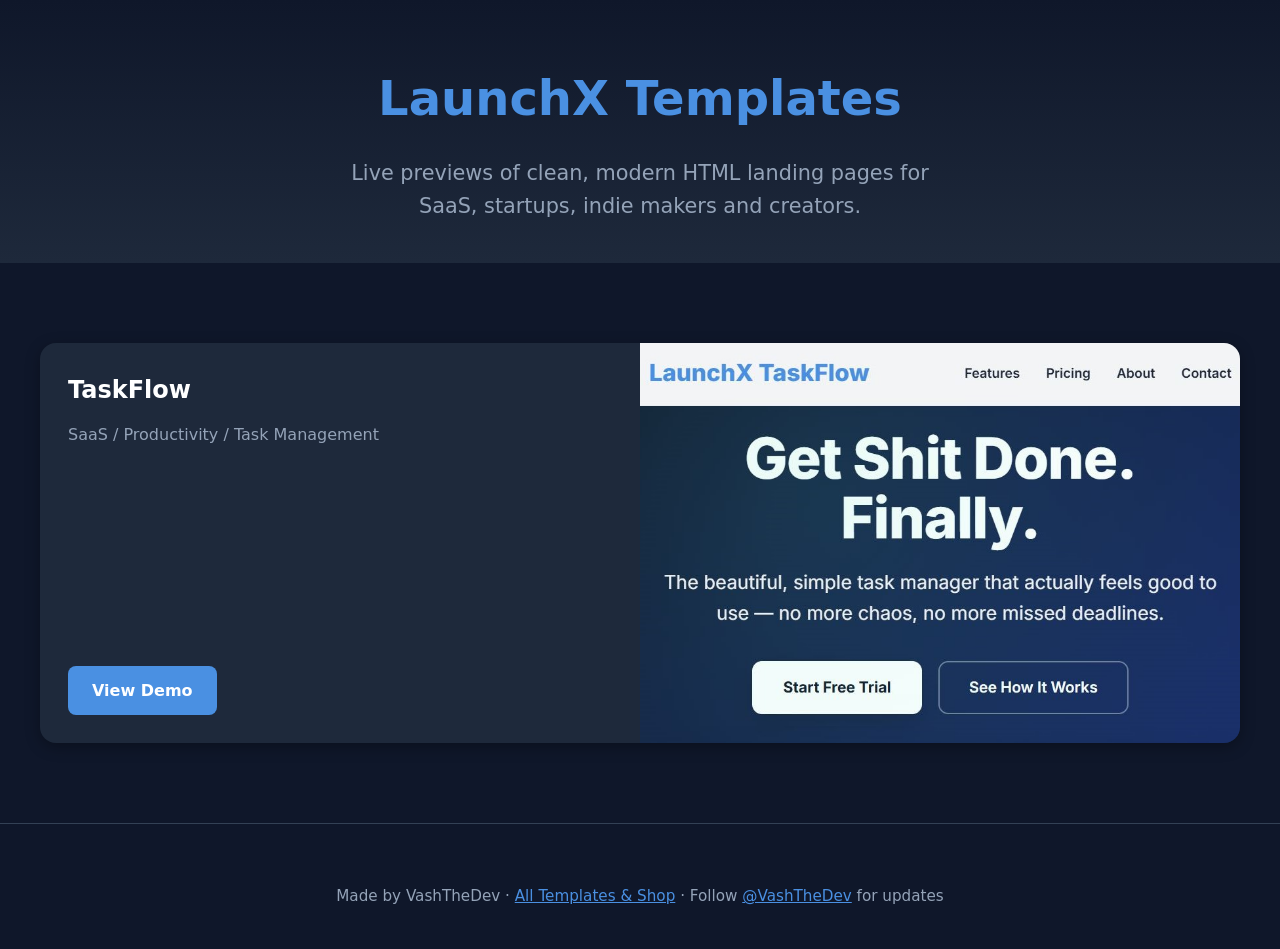
==== index.html @ e714aae9 "add index and change file pathing" ====
<!DOCTYPE html>
<html lang="en">
<head>
  <meta charset="UTF-8" />
  <meta name="viewport" content="width=device-width, initial-scale=1.0"/>
  <title>LaunchX Templates – Live Demos</title>
  <meta name="description" content="Live previews of clean HTML landing page templates by VashTheDev – for SaaS, startups, indie makers."/>
  
  <link rel="stylesheet" href="https://cdnjs.cloudflare.com/ajax/libs/font-awesome/6.5.0/css/all.min.css"/>
  <style>
    :root {
      --primary: #4A90E2;
      --dark: #0F172A;
      --light: #F8FAFC;
      --gray: #94A3B8;
      --card-height: 400px; /* Fixed card height on desktop */
    }
    body {
      margin: 0;
      font-family: 'Inter', system-ui, sans-serif;
      background: var(--dark);
      color: var(--light);
      line-height: 1.6;
    }
    .container {
      max-width: 1200px;
      margin: 0 auto;
      padding: 40px 20px;
    }
    header {
      text-align: center;
      padding: 60px 20px 40px;
      background: linear-gradient(to bottom, #0F172A, #1E293B);
    }
    h1 {
      margin: 0;
      font-size: 3rem;
      color: var(--primary);
    }
    p.lead {
      font-size: 1.3rem;
      color: var(--gray);
      max-width: 600px;
      margin: 20px auto 0;
    }
    .templates-grid {
      display: grid;
      grid-template-columns: repeat(auto-fit, minmax(340px, 1fr));
      gap: 32px;
      margin: 40px 0;
    }
    .template-card {
      background: #1E293B;
      border-radius: 16px;
      overflow: hidden;
      transition: transform 0.3s ease, box-shadow 0.3s ease;
      text-decoration: none;
      color: inherit;
      height: var(--card-height);
      display: flex;
      flex-direction: row;
      box-shadow: 0 4px 15px rgba(0,0,0,0.3);
    }
    .template-card:hover {
      transform: translateY(-12px);
      box-shadow: 0 25px 50px rgba(0,0,0,0.5);
    }
    .template-content {
      display: flex;
      flex-direction: row;
      width: 100%;
      height: 100%;
    }
    .template-info {
      flex: 1;
      padding: 28px;
      display: flex;
      flex-direction: column;
      justify-content: space-between;
    }
    .template-image-container {
      flex: 0 0 50%;
      height: 100%;
      overflow: hidden;
      background: #0F172A;
    }
    .template-image {
      width: 100%;
      height: 100%;
      object-fit: cover;
      object-position: top; /* Start from top, crop bottom if too tall */
    }
    .template-info h3 {
      margin: 0 0 12px;
      font-size: 1.5rem;
      color: #FFFFFF;
    }
    .template-info p {
      margin: 0 0 16px;
      color: var(--gray);
      font-size: 1rem;
      flex-grow: 1;
    }
    .btn {
      display: inline-block;
      background: var(--primary);
      color: white;
      padding: 12px 24px;
      border-radius: 8px;
      text-decoration: none;
      font-weight: 600;
      align-self: flex-start;
    }
    .btn:hover {
      background: #3B7AC7;
    }
    footer {
      text-align: center;
      padding: 60px 20px 40px;
      color: var(--gray);
      font-size: 0.95rem;
      border-top: 1px solid #334155;
    }

    /* Mobile adjustments */
    @media (max-width: 768px) {
      .templates-grid {
        grid-template-columns: 1fr;
      }
      .template-card {
        flex-direction: column;
        height: auto;
        min-height: 420px;
      }
      .template-image-container {
        flex: 0 0 260px;
        height: 260px;
      }
      .template-info {
        padding: 24px;
      }
    }
  </style>
</head>
<body>

  <header>
    <h1>LaunchX Templates</h1>
    <p class="lead">Live previews of clean, modern HTML landing pages for SaaS, startups, indie makers and creators.</p>
  </header>

  <div class="container">
    <div class="templates-grid">
      <!-- TaskFlow Card -->
      <a href="LaunchX TaskFlow/index.html" class="template-card" target="_blank" rel="noopener noreferrer">
        <div class="template-content">
          <div class="template-info">
            <h3>TaskFlow</h3>
            <p>SaaS / Productivity / Task Management</p>
            <span class="btn">View Demo</span>
          </div>
          <div class="template-image-container">
            <img src="LaunchX TaskFlow/assets/Cover pic.JPG" alt="TaskFlow Demo" class="template-image">
          </div>
        </div>
      </a>

      <!-- Example for next template (duplicate & edit when adding new ones) -->
      <!--
      <a href="ai-tool/index.html" class="template-card" target="_blank" rel="noopener noreferrer">
        <div class="template-content">
          <div class="template-info">
            <h3>AI Tool Landing</h3>
            <p>AI apps, GPT wrappers, automation</p>
            <span class="btn">View Demo</span>
          </div>
          <div class="template-image-container">
            <img src="ai-tool/assets/hero.png" alt="AI Tool Demo" class="template-image">
          </div>
        </div>
      </a>
      -->
    </div>
  </div>

<footer>
  Made by VashTheDev · 
  <a href="https://vashthedev.carrd.co" target="_blank" rel="noopener noreferrer" style="color: var(--primary);">All Templates & Shop</a> ·
  Follow <a href="https://x.com/vash_the_dev" target="_blank" rel="noopener noreferrer" style="color: var(--primary);">@VashTheDev</a> for updates
</footer>

</body>
</html>
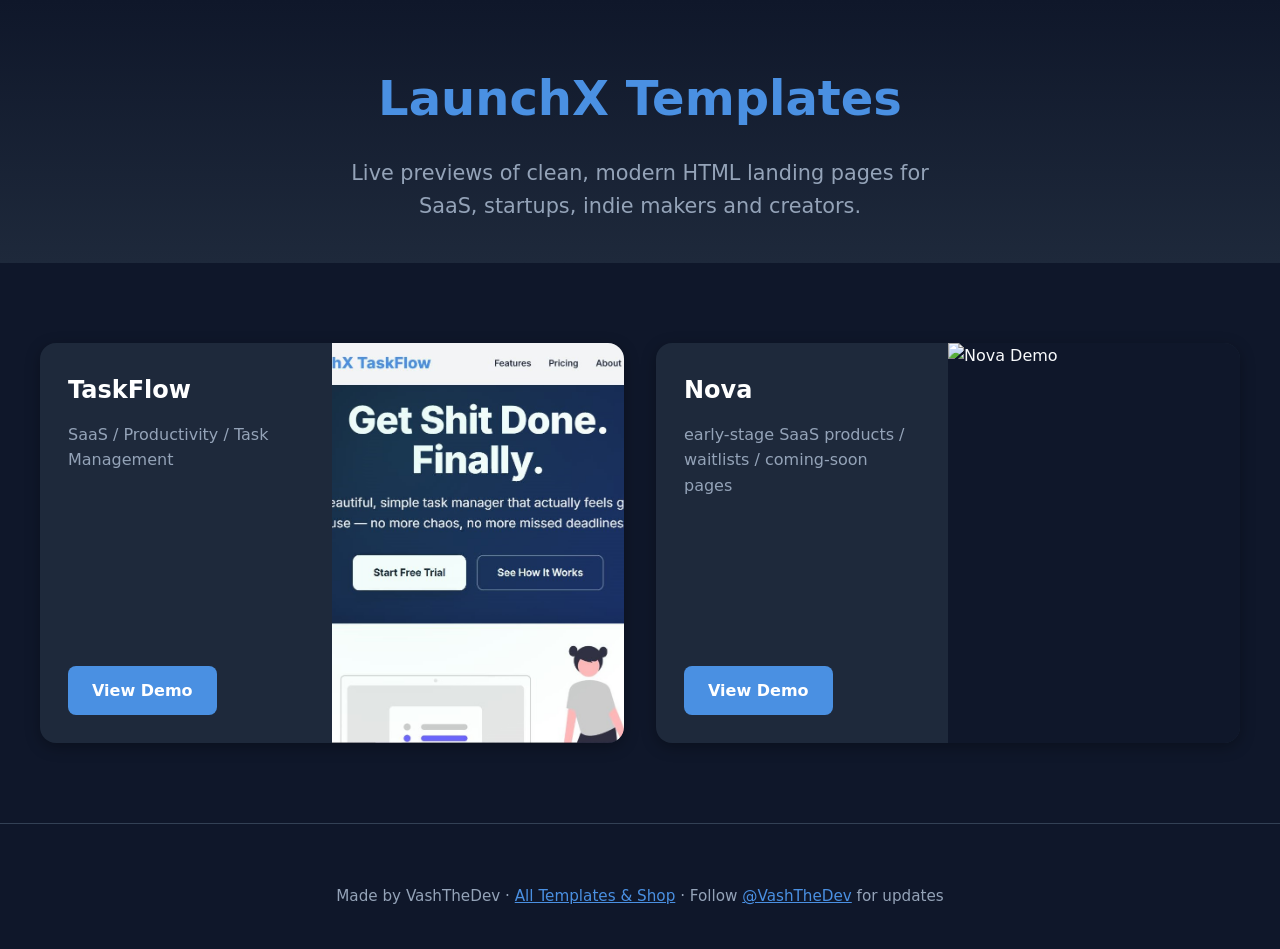
==== commit dfdf08e5: "Updating index with new template" ====
--- a/index.html
+++ b/index.html
@@ -165,21 +165,20 @@
         </div>
       </a>
 
-      <!-- Example for next template (duplicate & edit when adding new ones) -->
-      <!--
-      <a href="ai-tool/index.html" class="template-card" target="_blank" rel="noopener noreferrer">
+
+      <!-- Nova Card -->
+      <a href="LaunchX Nova/index.html" class="template-card" target="_blank" rel="noopener noreferrer">
         <div class="template-content">
           <div class="template-info">
-            <h3>AI Tool Landing</h3>
-            <p>AI apps, GPT wrappers, automation</p>
+            <h3>Nova</h3>
+            <p>early-stage SaaS products / waitlists / coming-soon pages</p>
             <span class="btn">View Demo</span>
           </div>
           <div class="template-image-container">
-            <img src="ai-tool/assets/hero.png" alt="AI Tool Demo" class="template-image">
+            <img src="LaunchX Nova/assets/Cover pic.png" alt="Nova Demo" class="template-image">
           </div>
         </div>
       </a>
-      -->
     </div>
   </div>
 
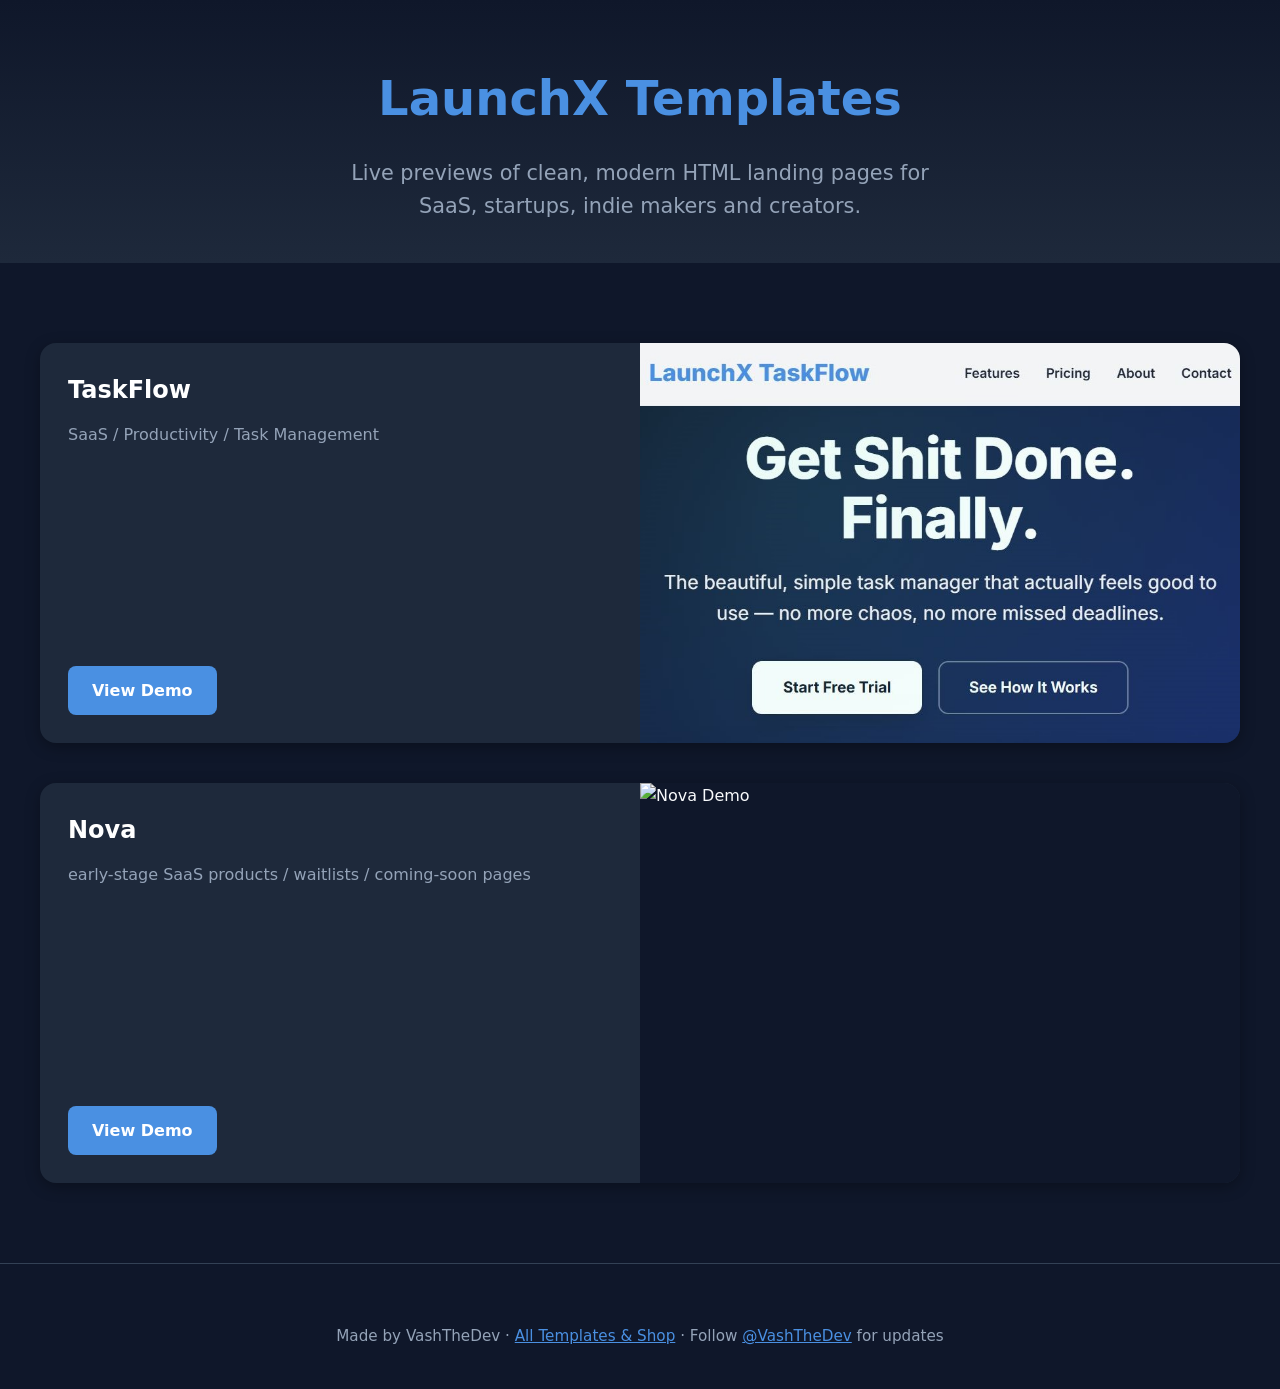
==== commit b27df4f9: "fixes" ====
--- a/index.html
+++ b/index.html
@@ -150,8 +150,8 @@
   </header>
 
   <div class="container">
+    <!-- TaskFlow Card -->
     <div class="templates-grid">
-      <!-- TaskFlow Card -->
       <a href="LaunchX TaskFlow/index.html" class="template-card" target="_blank" rel="noopener noreferrer">
         <div class="template-content">
           <div class="template-info">
@@ -164,9 +164,11 @@
           </div>
         </div>
       </a>
+    </div>
 
-
-      <!-- Nova Card -->
+    
+     <!-- Nova Card -->
+    <div class="templates-grid">
       <a href="LaunchX Nova/index.html" class="template-card" target="_blank" rel="noopener noreferrer">
         <div class="template-content">
           <div class="template-info">
@@ -180,6 +182,7 @@
         </div>
       </a>
     </div>
+
   </div>
 
 <footer>
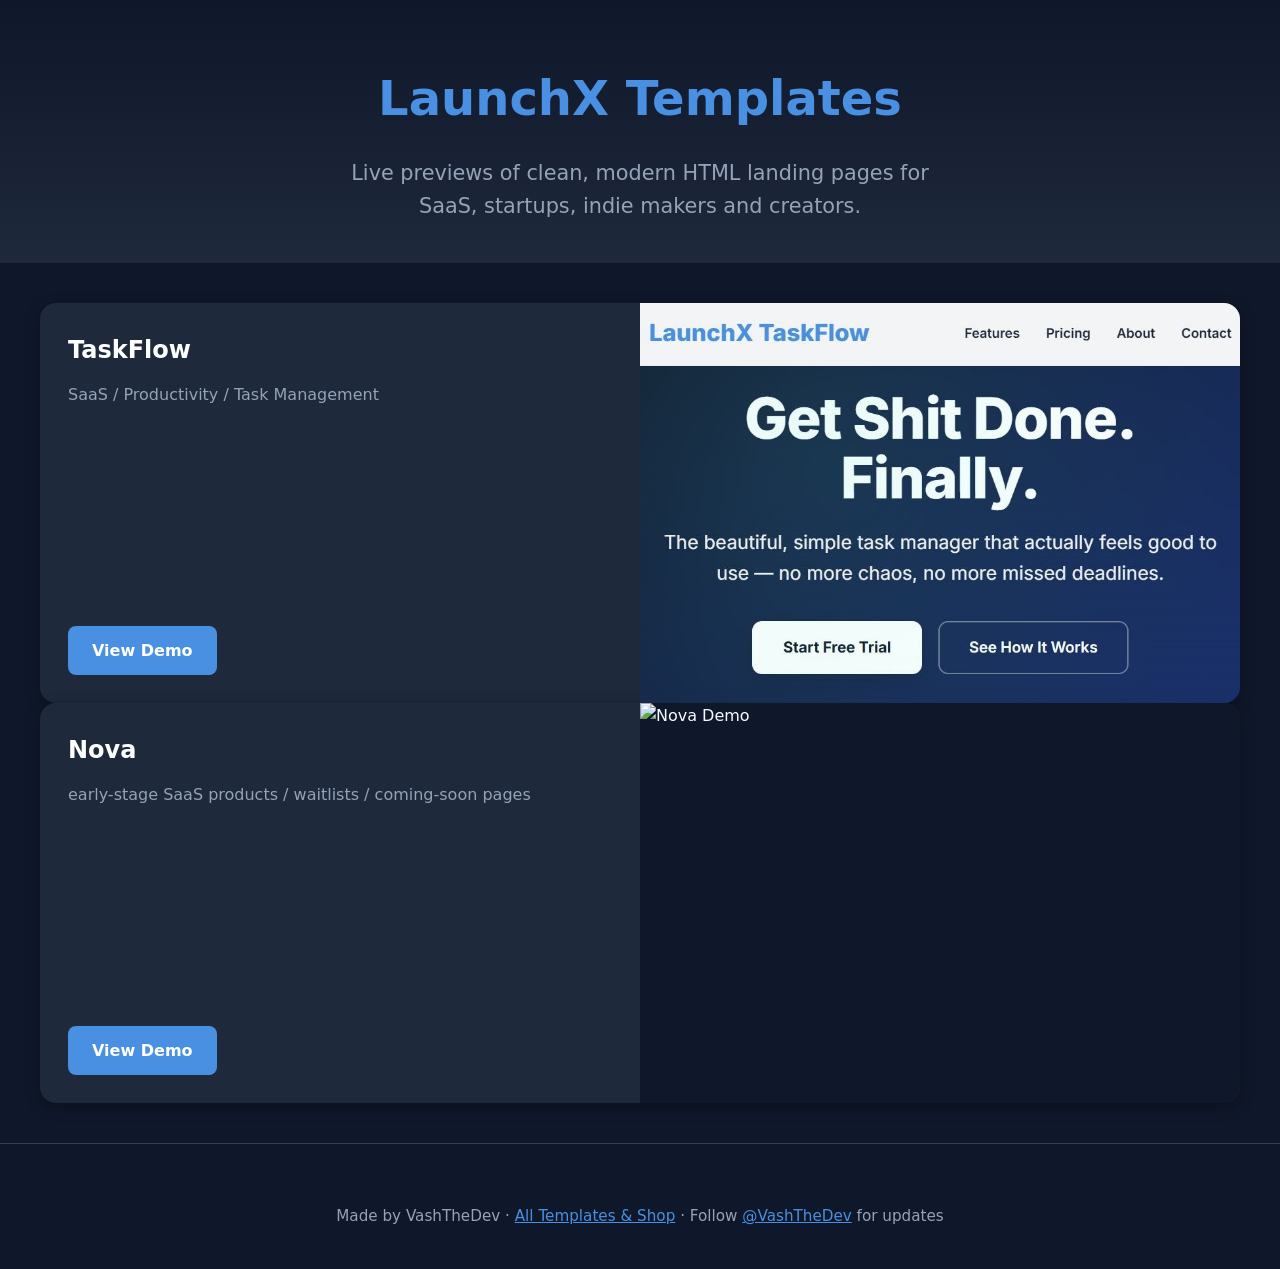
==== commit 274943a2: "fix2" ====
--- a/index.html
+++ b/index.html
@@ -43,12 +43,7 @@
       max-width: 600px;
       margin: 20px auto 0;
     }
-    .templates-grid {
-      display: grid;
-      grid-template-columns: repeat(auto-fit, minmax(340px, 1fr));
-      gap: 32px;
-      margin: 40px 0;
-    }
+
     .template-card {
       background: #1E293B;
       border-radius: 16px;
@@ -151,7 +146,6 @@
 
   <div class="container">
     <!-- TaskFlow Card -->
-    <div class="templates-grid">
       <a href="LaunchX TaskFlow/index.html" class="template-card" target="_blank" rel="noopener noreferrer">
         <div class="template-content">
           <div class="template-info">
@@ -164,11 +158,10 @@
           </div>
         </div>
       </a>
-    </div>
 
-    
+
+
      <!-- Nova Card -->
-    <div class="templates-grid">
       <a href="LaunchX Nova/index.html" class="template-card" target="_blank" rel="noopener noreferrer">
         <div class="template-content">
           <div class="template-info">
@@ -181,7 +174,7 @@
           </div>
         </div>
       </a>
-    </div>
+
 
   </div>
 
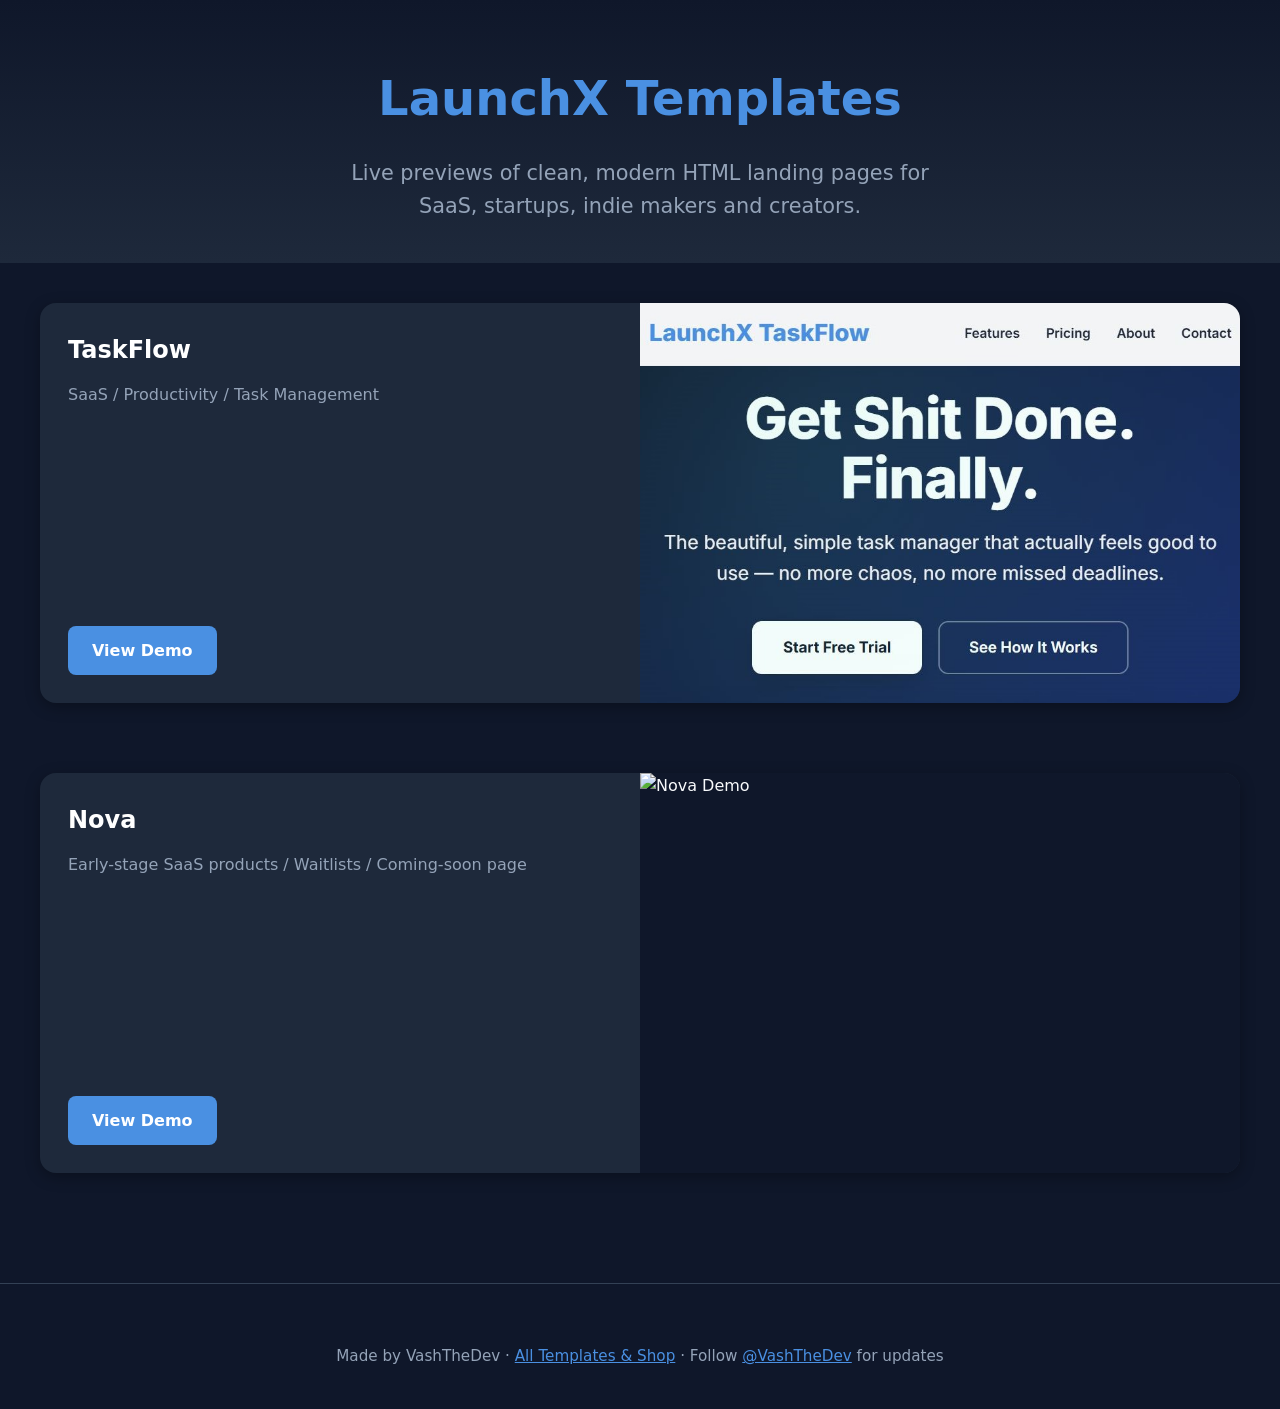
==== commit fa26070f: "Fix-3" ====
--- a/index.html
+++ b/index.html
@@ -55,6 +55,7 @@
       display: flex;
       flex-direction: row;
       box-shadow: 0 4px 15px rgba(0,0,0,0.3);
+      margin-bottom: 70px;
     }
     .template-card:hover {
       transform: translateY(-12px);
@@ -166,7 +167,7 @@
         <div class="template-content">
           <div class="template-info">
             <h3>Nova</h3>
-            <p>early-stage SaaS products / waitlists / coming-soon pages</p>
+            <p>Early-stage SaaS products / Waitlists / Coming-soon page</p>
             <span class="btn">View Demo</span>
           </div>
           <div class="template-image-container">
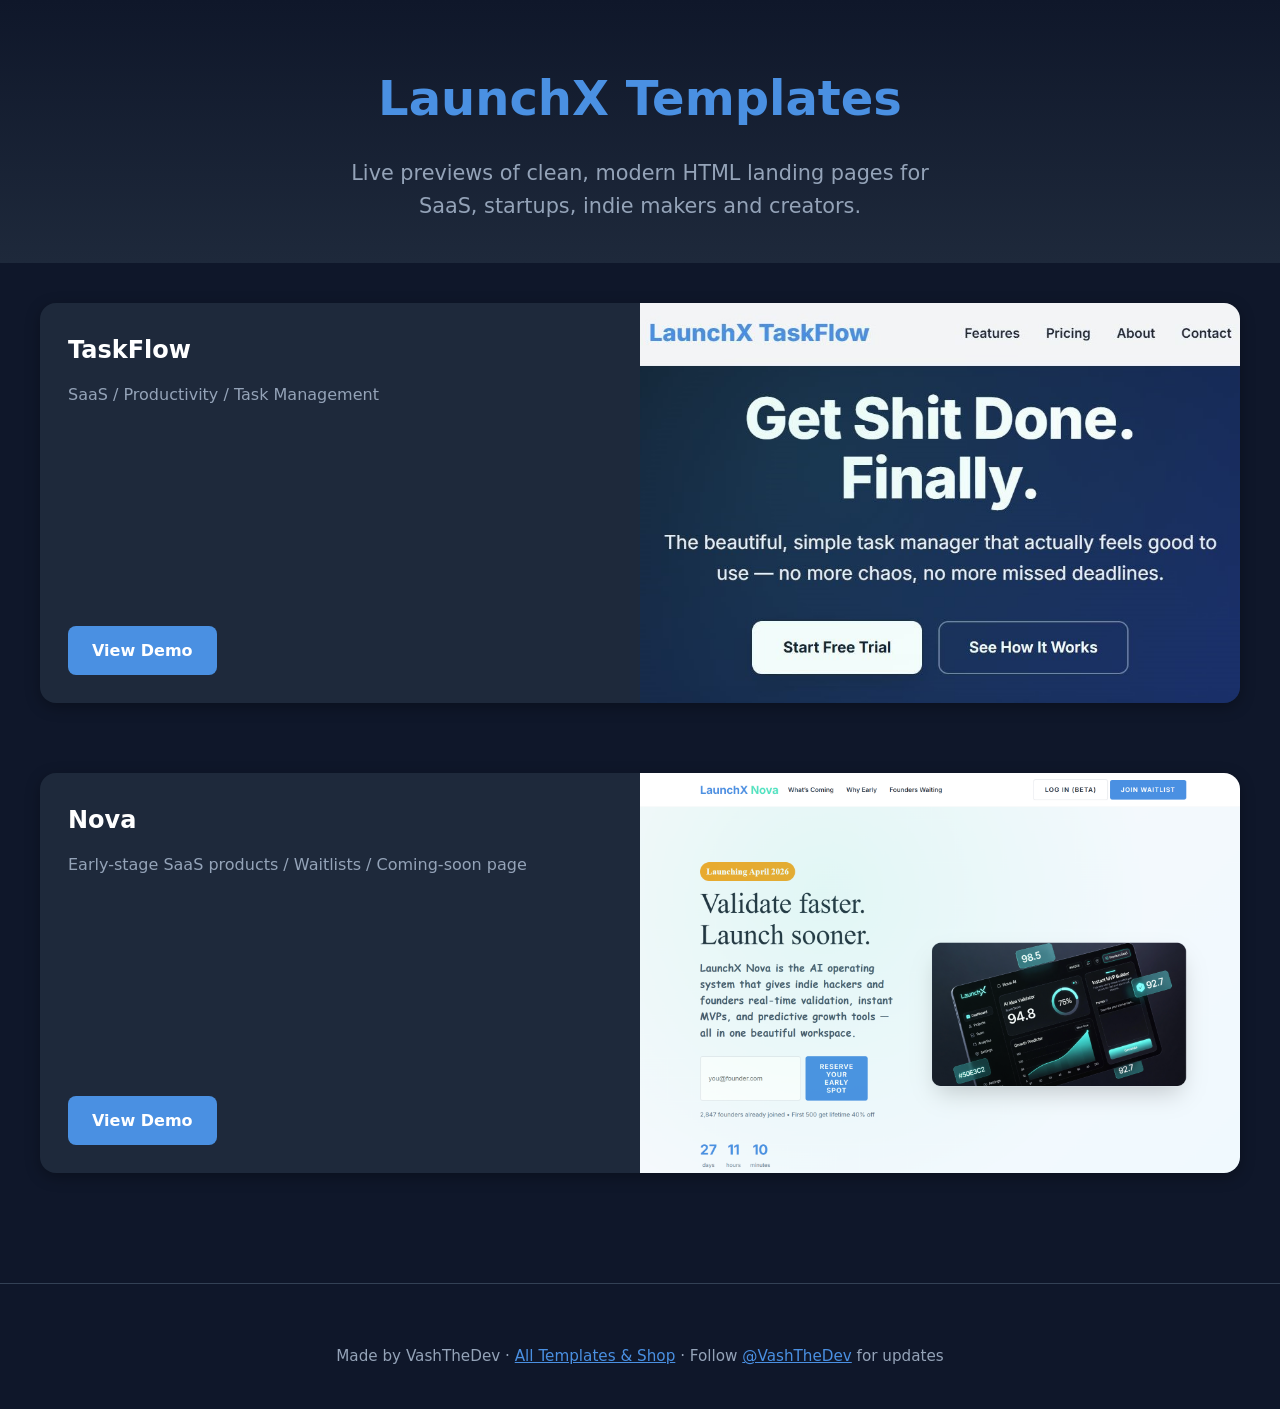
==== commit f23509ec: "Add Favicon" ====
--- a/index.html
+++ b/index.html
@@ -6,7 +6,14 @@
   <title>LaunchX Templates – Live Demos</title>
   <meta name="description" content="Live previews of clean HTML landing page templates by VashTheDev – for SaaS, startups, indie makers."/>
   
+   <!-- Favicons -->
+  <link rel="icon" href="LaunchX TaskFlow/assets/favicon.ico" type="image/x-icon">
+  <link rel="icon" href="LaunchX TaskFlow/assets/favicon-32x32.png" type="image/png" sizes="32x32">
+  <link rel="apple-touch-icon" href="LaunchX TaskFlow/assets/apple-touch-icon.png">
+  <link rel="manifest" href="LaunchX TaskFlow/assets/site.webmanifest">
+
   <link rel="stylesheet" href="https://cdnjs.cloudflare.com/ajax/libs/font-awesome/6.5.0/css/all.min.css"/>
+
   <style>
     :root {
       --primary: #4A90E2;
